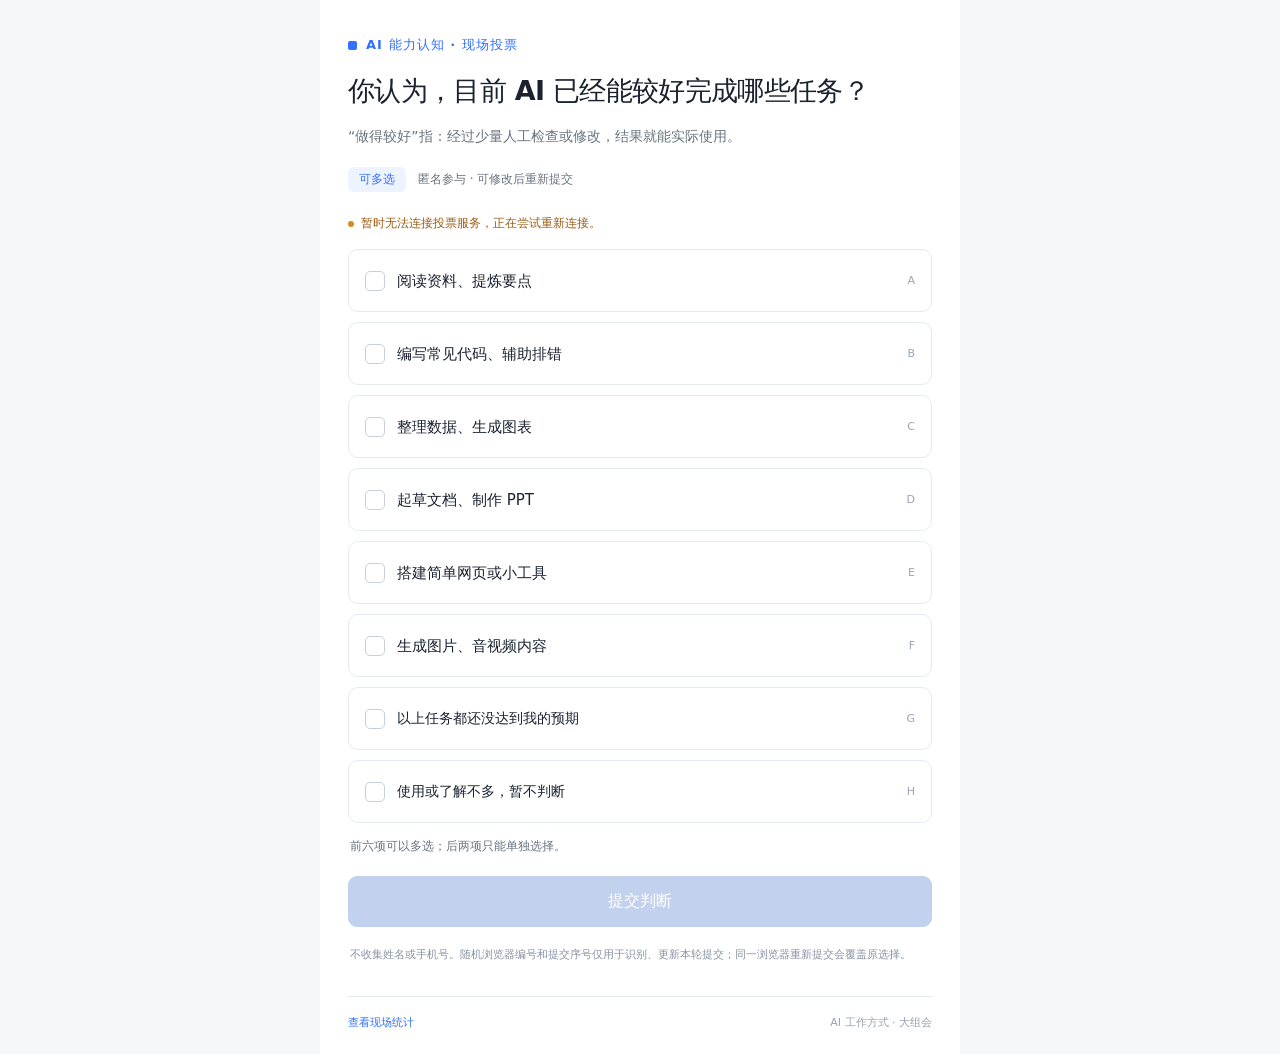
==== index.html @ 4717d8ec "Build live AI capability poll" ====
<!doctype html>
<html lang="zh-CN">
<head>
  <meta charset="utf-8">
  <meta name="viewport" content="width=device-width,initial-scale=1,viewport-fit=cover">
  <meta name="theme-color" content="#3370FF">
  <meta name="description" content="现场匿名投票：你认为，目前 AI 已经能较好完成哪些任务？">
  <title>AI 能力认知 · 现场投票</title>
  <link rel="stylesheet" href="styles.css">
  <script src="config.js" defer></script>
  <script src="poll.js" defer></script>
  <script src="vote.js" defer></script>
</head>
<body class="vote-page">
  <main class="vote-shell">
    <header class="vote-header">
      <div class="eyebrow"><span class="blue-square" aria-hidden="true"></span> AI 能力认知 · 现场投票</div>
      <h1 id="poll-title">你认为，目前 AI 已经能较好完成哪些任务？</h1>
      <p class="criterion" id="criterion">“做得较好”指：经过少量人工检查或修改，结果就能实际使用。</p>
      <div class="vote-meta"><span class="pill">可多选</span><span>匿名参与 · 可修改后重新提交</span></div>
    </header>

    <div class="connection" id="connection" role="status" aria-live="polite"><span class="connection-dot" aria-hidden="true"></span><span id="connection-text">正在连接投票服务…</span></div>

    <form id="vote-form" class="vote-form">
      <fieldset id="choices-fieldset" disabled>
        <legend class="sr-only">请选择你认为 AI 已经能较好完成的任务</legend>
        <div id="options" class="options-list"></div>
      </fieldset>
      <p class="selection-hint" id="selection-hint">前六项可以多选；后两项只能单独选择。</p>
      <div id="form-message" class="form-message" role="status" aria-live="polite" hidden></div>
      <button type="submit" id="submit-button" class="primary-button" disabled>提交判断</button>
    </form>
    <p class="privacy-note">不收集姓名或手机号。随机浏览器编号和提交序号仅用于识别、更新本轮提交；同一浏览器重新提交会覆盖原选择。</p>
    <footer class="vote-footer"><a href="present.html">查看现场统计</a><span>AI 工作方式 · 大组会</span></footer>
  </main>
</body>
</html>
---- styles.css ----
:root{color-scheme:light;--blue:#3370ff;--blue-dark:#2458d8;--ink:#1a2230;--muted:#68737f;--line:#e5eaf2;--soft:#f4f7fc;--green:#18784e;--orange:#9b5b12;--red:#b63636;font-family:"Microsoft YaHei","PingFang SC",system-ui,sans-serif;font-synthesis:none}
*{box-sizing:border-box}body{margin:0;color:var(--ink);background:#fff}button,input{font:inherit}button,a{-webkit-tap-highlight-color:transparent}button{cursor:pointer}a{color:var(--blue);text-underline-offset:3px}button:disabled{cursor:default}button:focus-visible,a:focus-visible,input:focus-visible{outline:3px solid #9cbbff;outline-offset:4px}[hidden]{display:none!important}.sr-only{position:absolute;width:1px;height:1px;padding:0;margin:-1px;overflow:hidden;clip:rect(0,0,0,0);white-space:nowrap;border:0}
.eyebrow{display:flex;align-items:center;gap:9px;font-size:13px;font-weight:700;letter-spacing:.08em;color:var(--blue)}.blue-square{width:9px;height:9px;background:var(--blue);border-radius:2px;flex:none}h1{margin:18px 0 14px;font-weight:750;letter-spacing:-.025em;line-height:1.4}.criterion{margin:0;color:var(--muted);font-size:14px;line-height:1.8}.pill{display:inline-flex;align-items:center;justify-content:center;padding:4px 11px;border-radius:6px;background:#edf3ff;color:var(--blue);font-size:12px;font-weight:700;white-space:nowrap}.closed-pill{color:var(--muted);background:#eef0f3}
.connection{display:flex;align-items:center;gap:7px;color:var(--muted);font-size:12px;line-height:1.6}.connection-dot{height:6px;width:6px;border-radius:50%;background:#9ba6b5;flex:none}.connected .connection-dot{background:#24a06b}.disconnected{color:var(--orange)}.disconnected .connection-dot{background:#d58b2a}
.vote-page{background:#f5f7fb;min-height:100vh}.vote-shell{max-width:640px;margin:0 auto;padding:36px 28px 24px;background:#fff;min-height:100vh}.vote-header h1{font-size:27px}.vote-meta{display:flex;gap:12px;align-items:center;margin:18px 0 22px;font-size:12px;color:var(--muted)}.vote-form{margin-top:16px}.vote-form fieldset{border:0;padding:0;margin:0;min-width:0}.options-list{display:flex;flex-direction:column;gap:10px}.option-card{position:relative;display:flex;align-items:center;gap:12px;min-height:63px;padding:15px 16px;border:1.5px solid var(--line);border-radius:10px;cursor:pointer;transition:background .15s,border-color .15s;line-height:1.6}.option-card:hover{border-color:#b7ccff;background:#fafcff}.option-card:has(input:checked){border-color:var(--blue);background:#f2f6ff}.option-card:has(input:focus-visible){outline:3px solid #9cbbff;outline-offset:2px}.option-card input{position:absolute;opacity:0;width:20px;height:20px;margin:0}.option-mark{position:relative;flex:none;height:20px;width:20px;border:1.5px solid #c6cfdc;border-radius:5px;background:#fff}.option-card input:checked+.option-mark{background:var(--blue);border-color:var(--blue)}.option-card input:checked+.option-mark:after{content:"";position:absolute;left:5px;top:2px;width:6px;height:10px;border:solid #fff;border-width:0 2px 2px 0;transform:rotate(45deg)}.option-label{font-size:15px;flex:1}.option-letter{font-size:11px;color:#9aa5b5;margin-left:6px;flex:none}.exclusive-option .option-label{font-size:14px}.exclusive-option:first-of-type{margin-top:4px}fieldset:disabled .option-card{cursor:default}fieldset:disabled .option-card:hover{border-color:var(--line);background:#fff}.selection-hint{font-size:12px;color:var(--muted);line-height:1.8;margin:13px 2px 18px}.primary-button{border:0;border-radius:9px;min-height:51px;padding:13px 20px;background:var(--blue);color:#fff;width:100%;font-size:16px;font-weight:700;transition:background .15s}.primary-button:hover:not(:disabled){background:var(--blue-dark)}.primary-button:disabled{background:#c2d1ed;color:#fff}.form-message{padding:12px 14px;border-radius:8px;font-size:13px;line-height:1.8;margin-bottom:15px}.success{color:var(--green);background:#edf8f2;border:1px solid #d3ecdf}.error{color:var(--red);background:#fff1f1;border:1px solid #f0d2d2}.info{color:var(--blue-dark);background:#f0f5ff;border:1px solid #d9e5ff}.privacy-note{font-size:11px;line-height:1.9;color:#8792a2;margin:18px 2px 0}.vote-footer{margin-top:30px;padding-top:18px;border-top:1px solid var(--line);display:flex;justify-content:space-between;gap:12px;font-size:11px;color:#98a1ae}.vote-footer a{text-decoration:none}
.present-page{min-height:100vh;background:#fff}.present-shell{min-height:100vh;max-width:1920px;margin:auto;padding:38px 54px 22px;display:flex;flex-direction:column}.present-header{display:flex;justify-content:space-between;gap:24px;align-items:flex-start}.present-header>div{max-width:1400px}.present-header h1{font-size:clamp(26px,2.2vw,42px);margin-top:14px;margin-bottom:12px}.present-header .eyebrow{font-size:14px}.present-header .criterion{font-size:clamp(14px,1.06vw,20px)}.quiet-button{border:1px solid var(--line);background:#fff;border-radius:6px;padding:9px 13px;color:var(--muted);font-size:12px;white-space:nowrap;flex:none}.quiet-button:hover{background:var(--soft);color:var(--blue)}.present-body{display:grid;grid-template-columns:minmax(0,1fr) minmax(230px,24%);gap:54px;flex:1;margin-top:30px;align-items:start}.chart-panel{min-width:0}.chart-topline{display:flex;align-items:center;justify-content:space-between;margin-bottom:20px;gap:12px}.chart-topline .pill{font-size:13px;padding:5px 12px}.chart-label{font-size:13px;color:var(--muted)}.results-list{display:grid;gap:15px;min-height:430px}.loading-note{align-self:center;text-align:center;color:var(--muted);font-size:18px}.result-topline{display:flex;align-items:baseline;justify-content:space-between;gap:18px;margin-bottom:8px}.result-label{font-size:clamp(16px,1.35vw,25px);line-height:1.5;font-weight:550}.result-metrics{display:flex;align-items:baseline;gap:12px;white-space:nowrap;font-variant-numeric:tabular-nums}.result-metrics strong{font-size:clamp(17px,1.4vw,26px);font-weight:700}.result-metrics span{min-width:49px;text-align:right;color:var(--muted);font-size:clamp(14px,1.1vw,20px)}.bar-track{height:12px;border-radius:4px;background:#eef2f8;overflow:hidden}.bar-fill{height:100%;width:0;background:var(--blue);border-radius:4px;transition:width .45s ease}.exclusive-result .bar-fill{background:#8ca4d2}.exclusive-result .result-label{color:#627189;font-size:clamp(15px,1.2vw,23px)}.chart-explanation{color:var(--muted);font-size:12px;line-height:1.8;margin:23px 0 0}.join-panel{border-left:1px solid var(--line);text-align:center;padding:3px 0 15px 34px;min-width:0}.respondent-count{display:flex;align-items:baseline;justify-content:center;gap:10px;margin-bottom:20px}.respondent-count strong{font-size:clamp(50px,5vw,88px);line-height:1.1;color:var(--blue);font-weight:750;letter-spacing:-.05em;font-variant-numeric:tabular-nums}.respondent-count span{font-size:16px;color:var(--muted)}.qr-frame{background:#fff;border:1px solid var(--line);padding:9px;width:100%;max-width:310px;aspect-ratio:1;margin:auto;border-radius:10px;display:grid;place-items:center}.qr-frame img{width:100%;height:auto;display:block;image-rendering:pixelated}.qr-frame p{font-size:15px;color:var(--muted);line-height:2}.join-panel h2{font-size:clamp(17px,1.4vw,25px);margin:20px 0 10px}.join-tip{font-size:13px;color:var(--muted);line-height:1.8;margin:0 0 16px}.join-link{display:block;font-size:12px;line-height:1.7;overflow-wrap:anywhere;text-decoration:none;max-width:310px;margin:auto}.copy-button{margin-top:15px}.present-footer{border-top:1px solid var(--line);margin-top:26px;padding-top:14px;display:flex;align-items:center;justify-content:space-between;gap:20px;color:var(--muted);font-size:12px}.present-footer .connection{font-size:12px}
@media(min-width:1500px){.present-shell{padding:45px 70px 28px}.present-body{margin-top:38px;gap:68px}.results-list{gap:18px}.bar-track{height:14px}.chart-topline{margin-bottom:25px}.chart-explanation{font-size:14px}.join-panel{padding-left:48px}.join-tip{font-size:15px}.join-link{font-size:14px}.present-footer,.present-footer .connection{font-size:14px}}
@media(max-width:1000px){.present-shell{padding:28px}.present-body{gap:28px;grid-template-columns:minmax(0,1fr) 230px}.join-panel{padding-left:22px}.respondent-count span{font-size:13px}.result-label{font-size:17px}.result-metrics strong{font-size:18px}.result-metrics span{font-size:14px;min-width:38px}.chart-explanation{font-size:11px}.present-header h1{font-size:28px}.present-header .criterion{font-size:13px}.results-list{gap:17px}.join-panel h2{font-size:18px}.join-tip{font-size:12px}}
@media(max-width:720px){.present-shell{padding:26px 20px}.present-header{display:block;position:relative}.present-header>div{padding-top:10px}.present-header .eyebrow{font-size:12px}.present-header h1{font-size:26px;margin-top:16px}.present-header .quiet-button{margin-top:14px}.present-body{display:flex;flex-direction:column;gap:28px;margin-top:24px}.chart-panel{width:100%}.chart-topline{margin-bottom:20px}.chart-label{font-size:11px}.results-list{gap:20px;min-height:0}.result-label,.exclusive-result .result-label{font-size:15px}.result-topline{gap:12px}.result-metrics{gap:7px}.result-metrics strong{font-size:16px}.result-metrics span{font-size:13px;min-width:34px}.bar-track{height:10px}.join-panel{width:100%;border-left:0;border-top:1px solid var(--line);padding:25px 0 0;display:grid;grid-template-columns:160px minmax(0,1fr);gap:0 20px;text-align:left}.respondent-count{grid-column:2;justify-content:flex-start;margin:0 0 10px;align-self:end}.respondent-count strong{font-size:45px}.qr-frame{width:160px;grid-column:1;grid-row:1/5;border-radius:8px;padding:6px}.join-panel h2{grid-column:2;font-size:17px;margin:0 0 6px}.join-tip{grid-column:2;margin:0 0 6px;font-size:11px}.join-link{grid-column:2;margin:0;font-size:10px;max-width:100%}.copy-button{grid-column:2;justify-self:start;margin:12px 0 0;font-size:11px}.present-footer{align-items:flex-start;flex-direction:column;gap:5px;margin-top:24px;font-size:10px}.present-footer .connection{font-size:11px}}
@media(max-width:420px){.vote-shell{padding:29px 20px 22px}.vote-header h1{font-size:25px}.criterion{font-size:13px}.vote-meta{font-size:11px;gap:10px}.option-card{padding:14px 12px;gap:10px;min-height:62px}.option-label{font-size:14px}.exclusive-option .option-label{font-size:13px}.option-letter{margin-left:0}.vote-footer{font-size:10px}.present-shell{padding:23px 16px}.join-panel{grid-template-columns:138px minmax(0,1fr);gap:0 14px}.qr-frame{width:138px}.join-panel h2{font-size:15px}.respondent-count strong{font-size:40px}}
@media(min-width:1000px) and (max-height:900px){.present-shell{padding:26px 40px 16px}.present-header h1{font-size:clamp(26px,2.1vw,34px);margin:10px 0 8px}.present-header .eyebrow{font-size:12px}.present-header .criterion{font-size:14px;line-height:1.65}.present-body{margin-top:22px;gap:36px}.chart-topline{margin-bottom:14px}.chart-topline .pill{font-size:12px;padding:4px 10px}.results-list{min-height:0;gap:9px}.result-topline{margin-bottom:5px}.result-label,.exclusive-result .result-label{font-size:18px;line-height:1.4}.result-metrics strong{font-size:20px}.result-metrics span{font-size:15px}.bar-track{height:10px}.chart-explanation{font-size:11px;margin-top:16px}.join-panel{padding-left:25px}.respondent-count{margin-bottom:14px}.respondent-count strong{font-size:60px}.respondent-count span{font-size:14px}.qr-frame{max-width:230px}.join-panel h2{font-size:20px;margin:14px 0 8px}.join-tip{font-size:12px;margin-bottom:10px}.join-link{font-size:11px}.copy-button{margin-top:10px;padding:8px 12px}.present-footer{margin-top:18px;padding-top:12px;font-size:11px}.present-footer .connection{font-size:11px}}
@media(min-width:1000px) and (max-height:800px){.qr-frame{max-width:210px}.respondent-count strong{font-size:52px}.join-panel h2{font-size:18px}.join-tip{font-size:11px}.join-link{font-size:10px}.copy-button{font-size:11px}.present-header h1{font-size:28px}}
.option-mark{pointer-events:none}
@media(prefers-reduced-motion:reduce){*,*:before,*:after{transition:none!important;animation:none!important}}
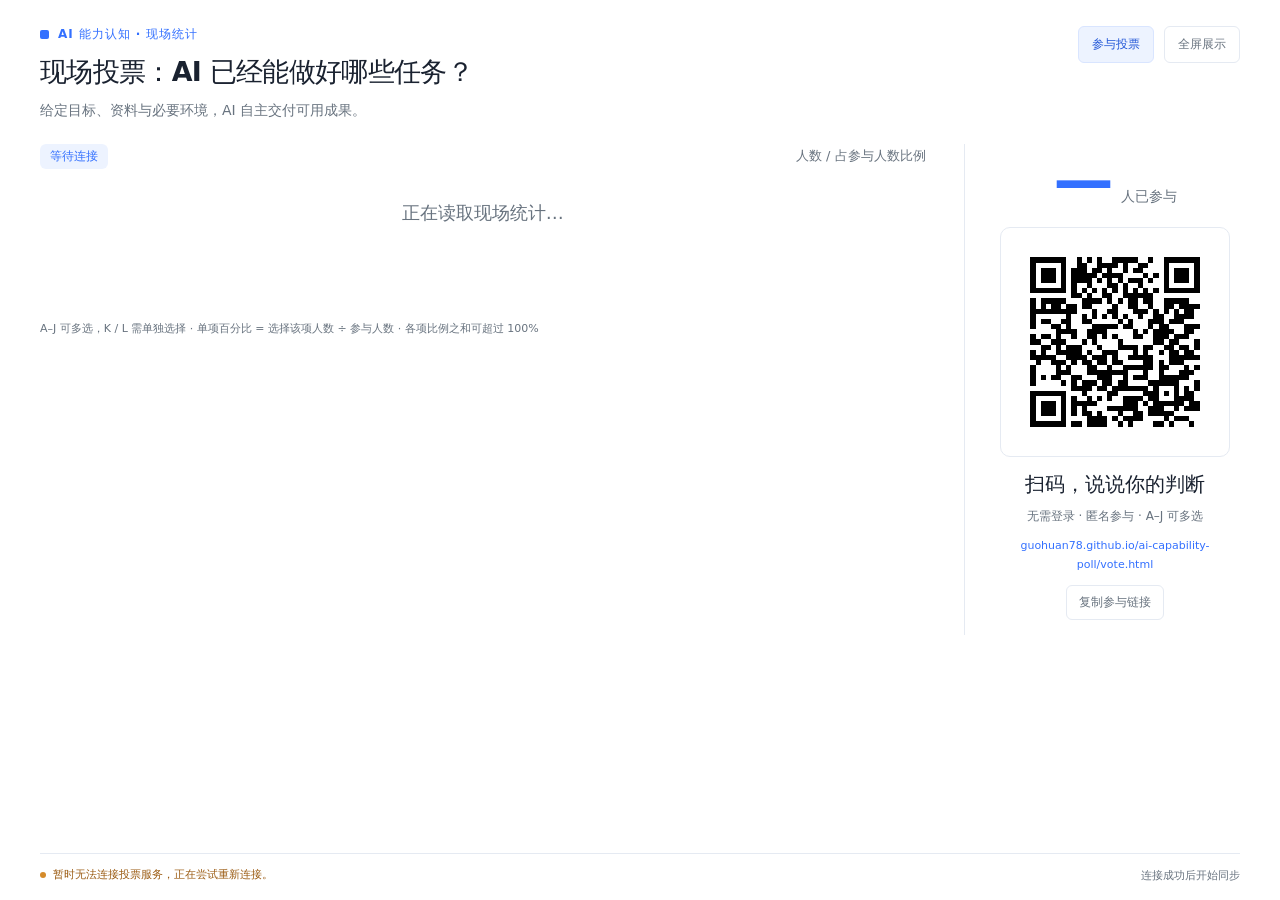
==== commit 1e1eb84c: "Align poll choices with presentation and show live results by default" ====
--- a/index.html
+++ b/index.html
@@ -2,37 +2,40 @@
 <html lang="zh-CN">
 <head>
   <meta charset="utf-8">
-  <meta name="viewport" content="width=device-width,initial-scale=1,viewport-fit=cover">
+  <meta name="viewport" content="width=device-width,initial-scale=1">
   <meta name="theme-color" content="#3370FF">
-  <meta name="description" content="现场匿名投票：你认为，目前 AI 已经能较好完成哪些任务？">
-  <title>AI 能力认知 · 现场投票</title>
-  <link rel="stylesheet" href="styles.css">
-  <script src="config.js" defer></script>
-  <script src="poll.js" defer></script>
-  <script src="vote.js" defer></script>
+  <meta name="robots" content="noindex">
+  <title>AI 能力认知 · 现场统计</title>
+  <link rel="stylesheet" href="styles.css?v=20261019-1454">
+  <script src="config.js?v=20261019-1454" defer></script>
+  <script src="poll.js?v=20261019-1454" defer></script>
+  <script src="present.js?v=20261019-1454" defer></script>
 </head>
-<body class="vote-page">
-  <main class="vote-shell">
-    <header class="vote-header">
-      <div class="eyebrow"><span class="blue-square" aria-hidden="true"></span> AI 能力认知 · 现场投票</div>
-      <h1 id="poll-title">你认为，目前 AI 已经能较好完成哪些任务？</h1>
-      <p class="criterion" id="criterion">“做得较好”指：经过少量人工检查或修改，结果就能实际使用。</p>
-      <div class="vote-meta"><span class="pill">可多选</span><span>匿名参与 · 可修改后重新提交</span></div>
+<body class="present-page">
+  <main class="present-shell">
+    <header class="present-header">
+      <div><div class="eyebrow"><span class="blue-square" aria-hidden="true"></span> AI 能力认知 · 现场统计</div>
+        <h1 id="poll-title">现场投票：AI 已经能做好哪些任务？</h1>
+        <p class="criterion" id="criterion">给定目标、资料与必要环境，AI 自主交付可用成果。</p>
+      </div>
+      <nav class="present-actions" aria-label="投票操作"><a href="vote.html" class="quiet-button">参与投票</a><button type="button" id="fullscreen-button" class="quiet-button">全屏展示</button></nav>
     </header>
-
-    <div class="connection" id="connection" role="status" aria-live="polite"><span class="connection-dot" aria-hidden="true"></span><span id="connection-text">正在连接投票服务…</span></div>
-
-    <form id="vote-form" class="vote-form">
-      <fieldset id="choices-fieldset" disabled>
-        <legend class="sr-only">请选择你认为 AI 已经能较好完成的任务</legend>
-        <div id="options" class="options-list"></div>
-      </fieldset>
-      <p class="selection-hint" id="selection-hint">前六项可以多选；后两项只能单独选择。</p>
-      <div id="form-message" class="form-message" role="status" aria-live="polite" hidden></div>
-      <button type="submit" id="submit-button" class="primary-button" disabled>提交判断</button>
-    </form>
-    <p class="privacy-note">不收集姓名或手机号。随机浏览器编号和提交序号仅用于识别、更新本轮提交；同一浏览器重新提交会覆盖原选择。</p>
-    <footer class="vote-footer"><a href="present.html">查看现场统计</a><span>AI 工作方式 · 大组会</span></footer>
+    <div class="present-body">
+      <section class="chart-panel" aria-label="投票统计">
+        <div class="chart-topline"><span class="pill" id="poll-state">正在连接</span><span class="chart-label">人数 / 占参与人数比例</span></div>
+        <div id="results" class="results-list" aria-busy="true"><p class="loading-note">正在读取现场统计…</p></div>
+        <p class="chart-explanation">A–J 可多选，K / L 需单独选择 · 单项百分比 = 选择该项人数 ÷ 参与人数 · 各项比例之和可超过 100%</p>
+      </section>
+      <aside class="join-panel">
+        <div class="respondent-count"><strong id="respondents">—</strong><span>人已参与</span></div>
+        <div class="qr-frame" id="qr-frame"><img id="join-qr" src="qr.png?v=20261019-1454" alt="扫描二维码参与投票" width="280" height="280"><p id="qr-fallback" hidden>参与二维码准备中<br><a href="vote.html">点击打开投票页</a></p></div>
+        <h2>扫码，说说你的判断</h2>
+        <p class="join-tip">无需登录 · 匿名参与 · A–J 可多选</p>
+        <a id="join-link" class="join-link" href="vote.html" target="_blank" rel="noopener">打开投票页</a>
+        <button type="button" id="copy-link" class="quiet-button copy-button">复制参与链接</button>
+      </aside>
+    </div>
+    <footer class="present-footer"><div class="connection" id="connection" role="status" aria-live="polite"><span class="connection-dot" aria-hidden="true"></span><span id="connection-text">正在连接投票服务…</span></div><span id="update-time">每 2 秒同步</span></footer>
   </main>
 </body>
 </html>
--- a/styles.css
+++ b/styles.css
@@ -11,4 +11,51 @@
 @media(min-width:1000px) and (max-height:900px){.present-shell{padding:26px 40px 16px}.present-header h1{font-size:clamp(26px,2.1vw,34px);margin:10px 0 8px}.present-header .eyebrow{font-size:12px}.present-header .criterion{font-size:14px;line-height:1.65}.present-body{margin-top:22px;gap:36px}.chart-topline{margin-bottom:14px}.chart-topline .pill{font-size:12px;padding:4px 10px}.results-list{min-height:0;gap:9px}.result-topline{margin-bottom:5px}.result-label,.exclusive-result .result-label{font-size:18px;line-height:1.4}.result-metrics strong{font-size:20px}.result-metrics span{font-size:15px}.bar-track{height:10px}.chart-explanation{font-size:11px;margin-top:16px}.join-panel{padding-left:25px}.respondent-count{margin-bottom:14px}.respondent-count strong{font-size:60px}.respondent-count span{font-size:14px}.qr-frame{max-width:230px}.join-panel h2{font-size:20px;margin:14px 0 8px}.join-tip{font-size:12px;margin-bottom:10px}.join-link{font-size:11px}.copy-button{margin-top:10px;padding:8px 12px}.present-footer{margin-top:18px;padding-top:12px;font-size:11px}.present-footer .connection{font-size:11px}}
 @media(min-width:1000px) and (max-height:800px){.qr-frame{max-width:210px}.respondent-count strong{font-size:52px}.join-panel h2{font-size:18px}.join-tip{font-size:11px}.join-link{font-size:10px}.copy-button{font-size:11px}.present-header h1{font-size:28px}}
 .option-mark{pointer-events:none}
+.option-copy{display:grid;gap:3px;flex:1;min-width:0}
+.option-letter{font-size:14px;font-weight:700;color:var(--blue);margin-left:0;min-width:17px}
+.option-description{font-size:12px;line-height:1.65;color:var(--muted)}
+.present-actions{display:flex;align-items:center;gap:10px;flex:none}
+.present-actions .quiet-button{display:inline-flex;align-items:center;justify-content:center;text-decoration:none}
+.present-actions a.quiet-button{background:#edf3ff;border-color:#d9e5ff;color:var(--blue-dark);font-weight:700}
+.present-body{grid-template-columns:minmax(0,1fr) minmax(220px,23%);gap:clamp(28px,3vw,54px)}
+.results-list{grid-template-columns:repeat(2,minmax(0,1fr));grid-template-rows:repeat(6,auto);grid-auto-flow:column;column-gap:clamp(24px,2.1vw,40px);row-gap:20px;min-height:0}
+.loading-note{grid-column:1/-1}
+.result-topline{align-items:flex-start;gap:12px;margin-bottom:7px}
+.result-copy{flex:1;min-width:0}
+.result-heading{display:flex;align-items:baseline;gap:8px}
+.result-letter{display:inline-flex;justify-content:center;align-items:center;flex:none;min-width:24px;height:24px;border-radius:5px;background:#edf3ff;color:var(--blue);font-size:14px;font-weight:700;line-height:1}
+.result-label,.exclusive-result .result-label{font-size:clamp(17px,1.25vw,24px);line-height:1.45}
+.result-description{display:block;padding-left:32px;margin-top:3px;color:var(--muted);font-size:clamp(12px,.85vw,16px);line-height:1.5}
+.result-metrics{gap:8px;padding-top:1px}
+.result-metrics strong{color:var(--blue-dark);font-size:clamp(22px,1.65vw,30px);font-weight:750;line-height:1.2}
+.result-metrics span{font-size:clamp(13px,.95vw,18px);min-width:37px}
+@media(min-width:1101px) and (max-height:900px){
+  .results-list{row-gap:12px;column-gap:26px}
+  .result-label,.exclusive-result .result-label{font-size:17px;line-height:1.4}
+  .result-letter{font-size:12px;min-width:21px;height:21px}
+  .result-description{font-size:12px;padding-left:29px;margin-top:2px}
+  .result-topline{gap:9px;margin-bottom:5px}
+  .result-metrics strong{font-size:22px}.result-metrics span{font-size:13px;min-width:34px}
+  .result-metrics{gap:7px}.bar-track{height:8px}
+}
+@media(max-width:1100px){
+  .results-list{grid-template-columns:minmax(0,1fr);grid-template-rows:none;grid-auto-flow:row;row-gap:18px}
+  .result-label,.exclusive-result .result-label{font-size:17px}
+  .result-description{font-size:12px}.result-metrics strong{font-size:23px}
+}
+@media(max-width:720px){
+  .present-header{display:flex;flex-direction:column;gap:16px}
+  .present-header>div{padding-top:0}.present-actions{order:-1;width:100%;justify-content:flex-end}
+  .present-header .quiet-button{margin-top:0}.present-actions a.quiet-button{background:var(--blue);border-color:var(--blue);color:#fff}
+  .present-body{display:flex;gap:28px}
+  .result-label,.exclusive-result .result-label{font-size:15px}
+  .result-metrics strong{font-size:22px}.result-metrics span{font-size:12px;min-width:32px}
+  .result-letter{font-size:12px;min-width:22px;height:22px}.result-description{padding-left:30px;font-size:11px}
+  .result-topline{gap:10px}.result-metrics{gap:7px}.option-card{gap:10px}
+}
+@media(min-width:1101px) and (max-height:800px){
+  .qr-frame{max-width:180px}.respondent-count{margin-bottom:10px}
+  .join-panel h2{margin:10px 0 6px}.join-tip{margin-bottom:6px}
+  .copy-button{margin-top:8px;padding:6px 10px}
+}
 @media(prefers-reduced-motion:reduce){*,*:before,*:after{transition:none!important;animation:none!important}}
